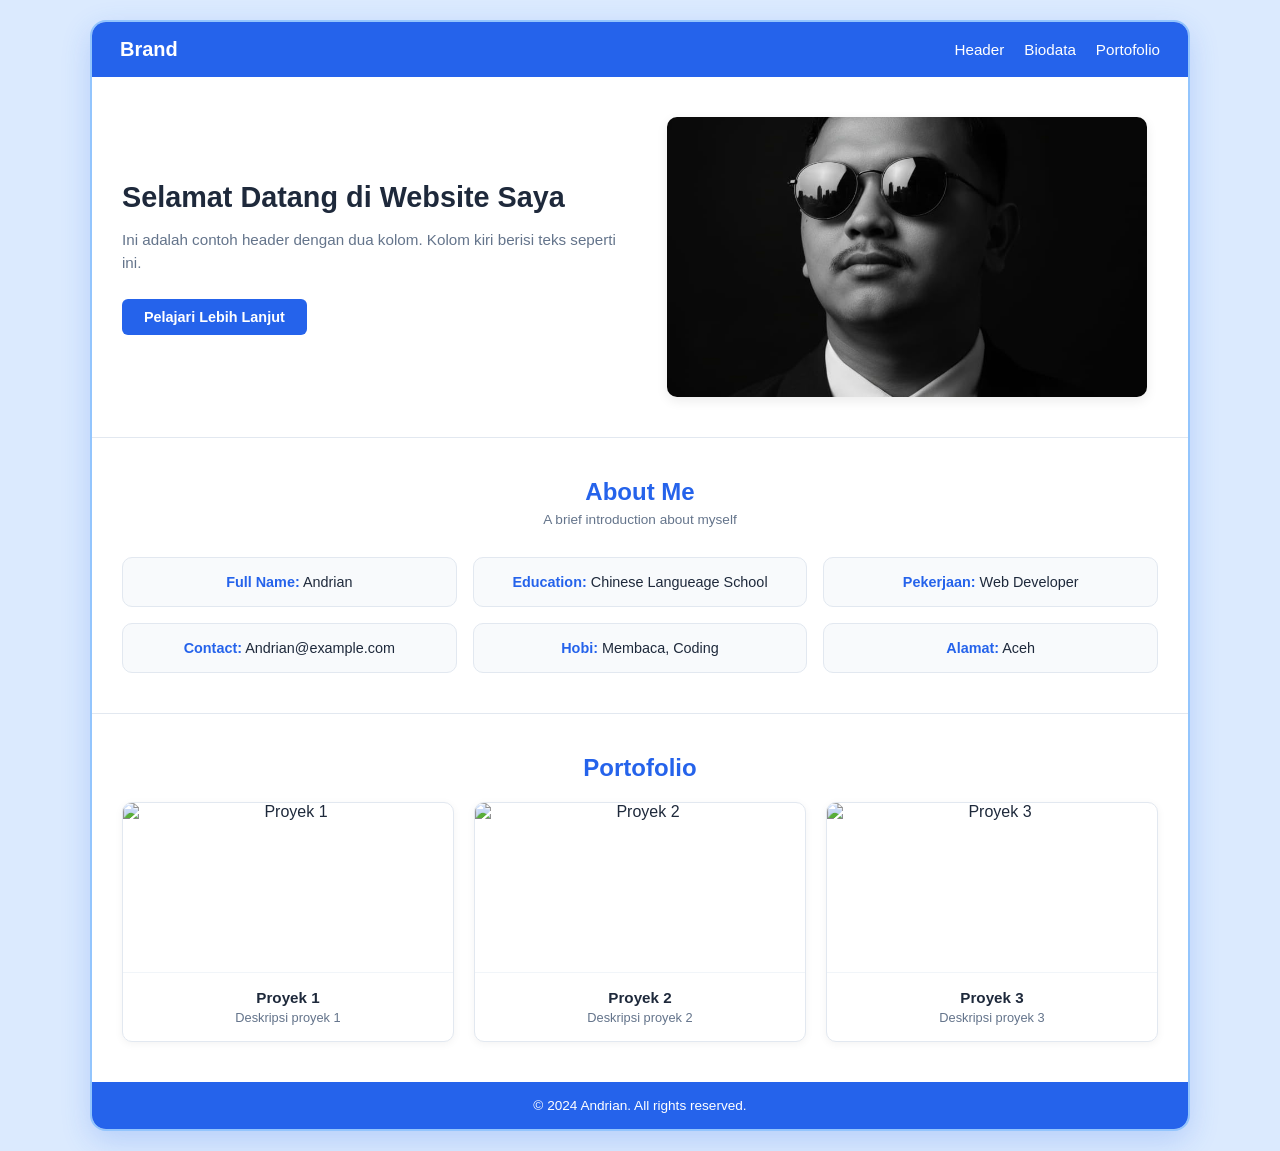
==== CSS/index.html @ 3927c6db "Tambah tugas CSS" ====
<!DOCTYPE html>
<html lang="id">
<head>
    <meta charset="UTF-8">
    <meta name="viewport" content="width=device-width, initial-scale=1.0">
    <title>Profil Website Andrian - Tugas HTML & CSS Grid</title>
    <style>
        :root {
            --primary-color: #2563eb;       /* Warna biru utama (brand/tombol/header) */
            --primary-dark: #1d4ed8;        /* Warna biru tua untuk hover tombol */
            --primary-light: #eff6ff;       /* Warna biru sangat muda untuk latar card */
            --text-dark: #1e293b;           /* Warna teks gelap utama */
            --text-muted: #64748b;          /* Warna teks sekunder (abu-abu) */
            --bg-body: #dbeafe;             /* Warna latar belakang luar */
            --bg-card: #ffffff;             /* Warna putih untuk kartu */
            --border-color: #cbd5e1;        /* Warna garis tepi */
            --radius: 10px;                 /* Sudut melengkung */
            --shadow: 0 4px 12px rgba(0, 0, 0, 0.08); /* Efek bayangan */
        }
        * {
            margin: 0;
            padding: 0;
            box-sizing: border-box;
            font-family: 'Segoe UI', Tahoma, Geneva, Verdana, sans-serif;
        }

        body {
            background-color: var(--bg-body);
            color: var(--text-dark);
            padding: 20px;
            display: flex;
            justify-content: center;
        }
        .page-container {
            width: 100%;
            max-width: 1100px;
            background-color: #ffffff;
            border-radius: 16px;
            box-shadow: 0 10px 30px rgba(37, 99, 235, 0.2);
            overflow: hidden;
            border: 2px solid #93c5fd;
        }
        .navbar {
            background-color: var(--primary-color);
            padding: 16px 28px;
            display: flex;
            justify-content: space-between;
            align-items: center;
        }

        .navbar .brand {
            color: #ffffff;
            font-size: 1.25rem;
            font-weight: 700;
            text-decoration: none;
        }

        .navbar .nav-links {
            display: flex;
            gap: 20px;
            list-style: none;
        }

        .navbar .nav-links a {
            color: #ffffff;
            text-decoration: none;
            font-size: 0.95rem;
            font-weight: 500;
            transition: opacity 0.2s;
        }

        .navbar .nav-links a:hover {
            opacity: 0.8;
            text-decoration: underline;
        }
        .hero-section {
            padding: 40px 30px;
            display: flex;
            align-items: center;
            gap: 30px;
            border-bottom: 1px solid #e2e8f0;
        }

        .hero-content {
            flex: 1;
        }

        .hero-content h1 {
            font-size: 1.8rem;
            color: var(--text-dark);
            margin-bottom: 12px;
            line-height: 1.3;
        }

        .hero-content p {
            color: var(--text-muted);
            font-size: 0.95rem;
            margin-bottom: 24px;
            line-height: 1.5;
        }
        .btn-primary {
            display: inline-block;
            background-color: var(--primary-color);
            color: #ffffff;
            padding: 10px 22px;
            border-radius: 6px;
            text-decoration: none;
            font-size: 0.9rem;
            font-weight: 600;
            border: none;
            cursor: pointer;
            transition: background-color 0.2s, transform 0.1s;
        }

        .btn-primary:hover {
            background-color: var(--primary-dark);
            transform: translateY(-2px);
        }

        .hero-image {
            flex: 1;
            display: flex;
            justify-content: center;
        }

        .hero-image img {
            width: 100%;
            max-width: 480px;
            height: 280px;
            object-fit: cover;
            border-radius: var(--radius);
            box-shadow: var(--shadow);
        }
        .about-section {
            padding: 40px 30px;
            text-align: center;
            border-bottom: 1px solid #e2e8f0;
        }

        .section-title {
            color: var(--primary-color);
            font-size: 1.5rem;
            font-weight: 700;
            margin-bottom: 6px;
        }

        .section-subtitle {
            color: var(--text-muted);
            font-size: 0.85rem;
            margin-bottom: 30px;
        }
        .biodata-grid {
            display: grid;
            grid-template-columns: repeat(3, 1fr);
            gap: 16px;
        }

        .biodata-card {
            background-color: #f8fafc;
            border: 1px solid #e2e8f0;
            padding: 16px 20px;
            border-radius: var(--radius);
            font-size: 0.9rem;
            color: var(--text-dark);
            text-align: center;
            transition: border-color 0.2s, background-color 0.2s;
        }

        .biodata-card:hover {
            border-color: var(--primary-color);
            background-color: var(--primary-light);
        }

        .biodata-card span.label {
            color: var(--primary-color);
            font-weight: 700;
        }
        .portfolio-section {
            padding: 40px 30px;
            text-align: center;
        }
        .portfolio-grid {
            display: grid;
            grid-template-columns: repeat(3, 1fr);
            gap: 20px;
        }

        .portfolio-card {
            background-color: #ffffff;
            border: 1px solid #e2e8f0;
            border-radius: var(--radius);
            overflow: hidden;
            box-shadow: 0 2px 8px rgba(0, 0, 0, 0.05);
            transition: transform 0.2s, box-shadow 0.2s;
            display: flex;
            flex-direction: column;
        }

        .portfolio-card:hover {
            transform: translateY(-4px);
            box-shadow: var(--shadow);
            border-color: var(--primary-color);
        }

        .portfolio-card img {
            width: 100%;
            height: 170px;
            object-fit: cover;
            border-bottom: 1px solid #f1f5f9;
        }

        .portfolio-info {
            padding: 16px;
            text-align: center;
        }

        .portfolio-info h3 {
            font-size: 0.95rem;
            color: var(--text-dark);
            margin-bottom: 4px;
        }

        .portfolio-info p {
            font-size: 0.8rem;
            color: var(--text-muted);
        }
        .footer {
            background-color: var(--primary-color);
            color: #ffffff;
            text-align: center;
            padding: 16px;
            font-size: 0.85rem;
        }
        @media (max-width: 850px) {
            .hero-section {
                flex-direction: column;
                text-align: center;
            }

            .hero-image img {
                max-width: 100%;
                height: 240px;
            }

            .biodata-grid {
                grid-template-columns: repeat(2, 1fr);
            }

            .portfolio-grid {
                grid-template-columns: repeat(2, 1fr);
            }
        }
        @media (max-width: 550px) {
            body {
                padding: 10px;
            }

            .navbar {
                flex-direction: column;
                gap: 12px;
            }

            .navbar .nav-links {
                gap: 12px;
            }

            .hero-section, .about-section, .portfolio-section {
                padding: 24px 16px;
            }

            .hero-content h1 {
                font-size: 1.4rem;
            }

            .biodata-grid {
                grid-template-columns: 1fr;
            }

            .portfolio-grid {
                grid-template-columns: 1fr;
            }
        }
    </style>
</head>
<body>
    <div class="page-container">
        <header class="navbar">
            <a href="#" class="brand">Brand</a>
            <ul class="nav-links">
                <li><a href="#header">Header</a></li>
                <li><a href="#biodata">Biodata</a></li>
                <li><a href="#portofolio">Portofolio</a></li>
            </ul>
        </header>
        <main>
            <section id="header" class="hero-section">
                <div class="hero-content">
                    <h1>Selamat Datang di Website Saya</h1>
                    <p>Ini adalah contoh header dengan dua kolom. Kolom kiri berisi teks seperti ini.</p>
                    <a href="#biodata" class="btn-primary">Pelajari Lebih Lanjut</a>
                </div>
                <div class="hero-image">
                    <img src="profilwebsite.jpeg" alt="Gambar Profil">
                </div>
            </section>

            <section id="biodata" class="about-section">
                <h2 class="section-title">About Me</h2>
                <p class="section-subtitle">A brief introduction about myself</p>

                <div class="biodata-grid">
                    <div class="biodata-card"><span class="label">Full Name:</span> Andrian</div>
                    <div class="biodata-card"><span class="label">Education:</span> Chinese Langueage School</div>
                    <div class="biodata-card"><span class="label">Pekerjaan:</span> Web Developer</div>
                    <div class="biodata-card"><span class="label">Contact:</span> Andrian@example.com</div>
                    <div class="biodata-card"><span class="label">Hobi:</span> Membaca, Coding</div>
                    <div class="biodata-card"><span class="label">Alamat:</span> Aceh</div>
                </div>
            </section>

            <section id="portofolio" class="portfolio-section">
                <h2 class="section-title">Portofolio</h2>
                
                <div class="portfolio-grid" style="margin-top: 20px;">
                    <!-- Kartu Proyek 1 -->
                    <div class="portfolio-card">
                        <img src="https://images.unsplash.com/photo-1460925895917-afdab827c52f?auto=format&fit=crop&w=500&q=80" alt="Proyek 1">
                        <div class="portfolio-info">
                            <h3>Proyek 1</h3>
                            <p>Deskripsi proyek 1</p>
                        </div>
                    </div>

                    <div class="portfolio-card">
                        <img src="https://images.unsplash.com/photo-1551288049-bebda4e38f71?auto=format&fit=crop&w=500&q=80" alt="Proyek 2">
                        <div class="portfolio-info">
                            <h3>Proyek 2</h3>
                            <p>Deskripsi proyek 2</p>
                        </div>
                    </div>

                    <div class="portfolio-card">
                        <img src="https://images.unsplash.com/photo-1507238691740-187a5b1d37b8?auto=format&fit=crop&w=500&q=80" alt="Proyek 3">
                        <div class="portfolio-info">
                            <h3>Proyek 3</h3>
                            <p>Deskripsi proyek 3</p>
                        </div>
                    </div>
                </div>
            </section>
        </main>

        <footer class="footer">
            <p>&copy; 2024 Andrian. All rights reserved.</p>
        </footer>

    </div>

</body>
</html>
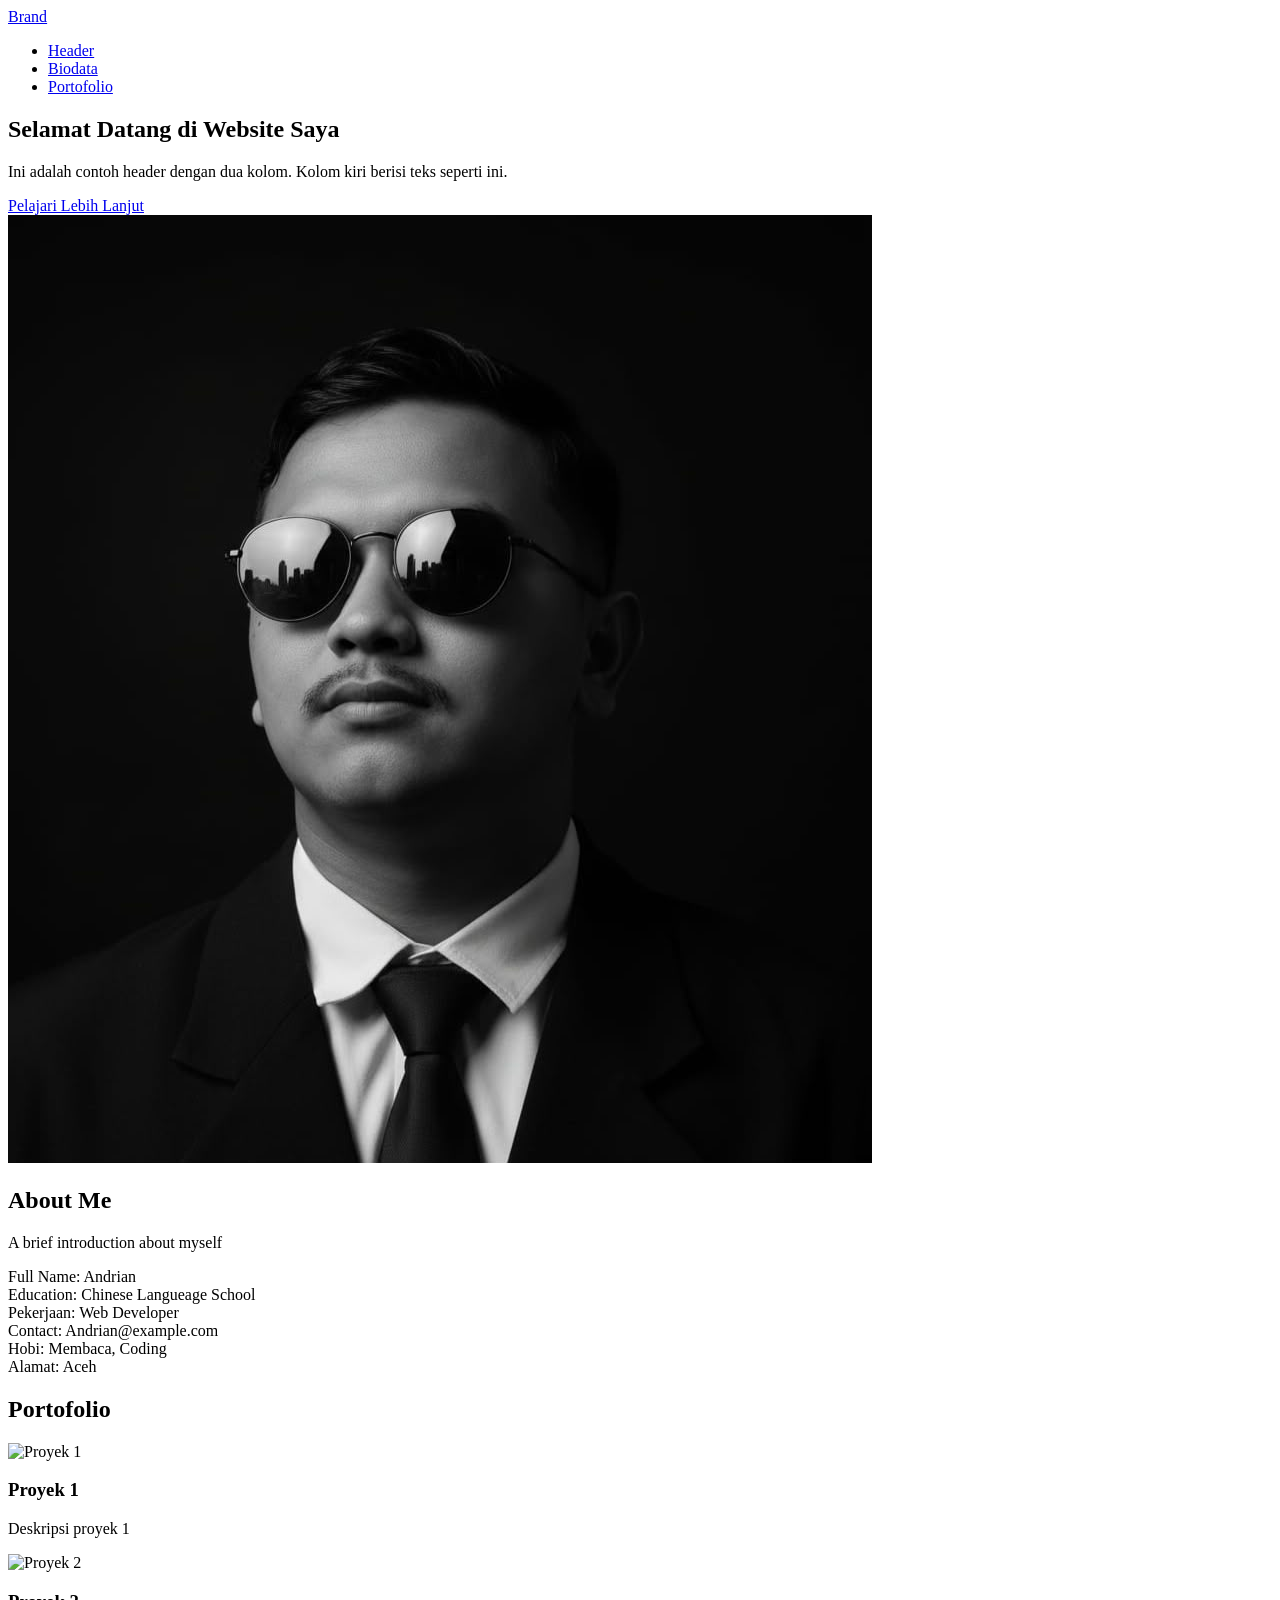
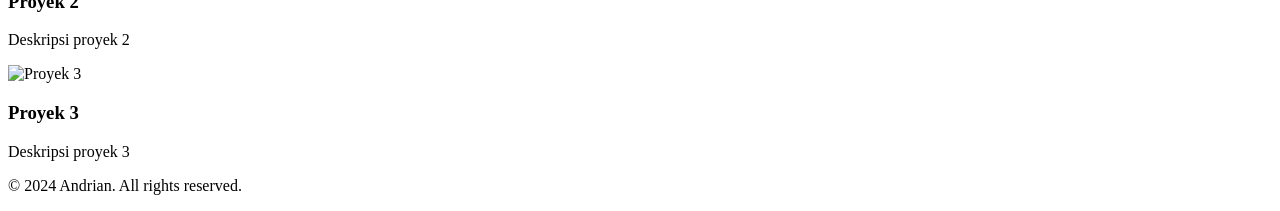
==== commit 72d31392: "Tambah tugas PHP 1" ====
--- a/CSS/index.html
+++ b/CSS/index.html
@@ -4,283 +4,7 @@
     <meta charset="UTF-8">
     <meta name="viewport" content="width=device-width, initial-scale=1.0">
     <title>Profil Website Andrian - Tugas HTML & CSS Grid</title>
-    <style>
-        :root {
-            --primary-color: #2563eb;       /* Warna biru utama (brand/tombol/header) */
-            --primary-dark: #1d4ed8;        /* Warna biru tua untuk hover tombol */
-            --primary-light: #eff6ff;       /* Warna biru sangat muda untuk latar card */
-            --text-dark: #1e293b;           /* Warna teks gelap utama */
-            --text-muted: #64748b;          /* Warna teks sekunder (abu-abu) */
-            --bg-body: #dbeafe;             /* Warna latar belakang luar */
-            --bg-card: #ffffff;             /* Warna putih untuk kartu */
-            --border-color: #cbd5e1;        /* Warna garis tepi */
-            --radius: 10px;                 /* Sudut melengkung */
-            --shadow: 0 4px 12px rgba(0, 0, 0, 0.08); /* Efek bayangan */
-        }
-        * {
-            margin: 0;
-            padding: 0;
-            box-sizing: border-box;
-            font-family: 'Segoe UI', Tahoma, Geneva, Verdana, sans-serif;
-        }
-
-        body {
-            background-color: var(--bg-body);
-            color: var(--text-dark);
-            padding: 20px;
-            display: flex;
-            justify-content: center;
-        }
-        .page-container {
-            width: 100%;
-            max-width: 1100px;
-            background-color: #ffffff;
-            border-radius: 16px;
-            box-shadow: 0 10px 30px rgba(37, 99, 235, 0.2);
-            overflow: hidden;
-            border: 2px solid #93c5fd;
-        }
-        .navbar {
-            background-color: var(--primary-color);
-            padding: 16px 28px;
-            display: flex;
-            justify-content: space-between;
-            align-items: center;
-        }
-
-        .navbar .brand {
-            color: #ffffff;
-            font-size: 1.25rem;
-            font-weight: 700;
-            text-decoration: none;
-        }
-
-        .navbar .nav-links {
-            display: flex;
-            gap: 20px;
-            list-style: none;
-        }
-
-        .navbar .nav-links a {
-            color: #ffffff;
-            text-decoration: none;
-            font-size: 0.95rem;
-            font-weight: 500;
-            transition: opacity 0.2s;
-        }
-
-        .navbar .nav-links a:hover {
-            opacity: 0.8;
-            text-decoration: underline;
-        }
-        .hero-section {
-            padding: 40px 30px;
-            display: flex;
-            align-items: center;
-            gap: 30px;
-            border-bottom: 1px solid #e2e8f0;
-        }
-
-        .hero-content {
-            flex: 1;
-        }
-
-        .hero-content h1 {
-            font-size: 1.8rem;
-            color: var(--text-dark);
-            margin-bottom: 12px;
-            line-height: 1.3;
-        }
-
-        .hero-content p {
-            color: var(--text-muted);
-            font-size: 0.95rem;
-            margin-bottom: 24px;
-            line-height: 1.5;
-        }
-        .btn-primary {
-            display: inline-block;
-            background-color: var(--primary-color);
-            color: #ffffff;
-            padding: 10px 22px;
-            border-radius: 6px;
-            text-decoration: none;
-            font-size: 0.9rem;
-            font-weight: 600;
-            border: none;
-            cursor: pointer;
-            transition: background-color 0.2s, transform 0.1s;
-        }
-
-        .btn-primary:hover {
-            background-color: var(--primary-dark);
-            transform: translateY(-2px);
-        }
-
-        .hero-image {
-            flex: 1;
-            display: flex;
-            justify-content: center;
-        }
-
-        .hero-image img {
-            width: 100%;
-            max-width: 480px;
-            height: 280px;
-            object-fit: cover;
-            border-radius: var(--radius);
-            box-shadow: var(--shadow);
-        }
-        .about-section {
-            padding: 40px 30px;
-            text-align: center;
-            border-bottom: 1px solid #e2e8f0;
-        }
-
-        .section-title {
-            color: var(--primary-color);
-            font-size: 1.5rem;
-            font-weight: 700;
-            margin-bottom: 6px;
-        }
-
-        .section-subtitle {
-            color: var(--text-muted);
-            font-size: 0.85rem;
-            margin-bottom: 30px;
-        }
-        .biodata-grid {
-            display: grid;
-            grid-template-columns: repeat(3, 1fr);
-            gap: 16px;
-        }
-
-        .biodata-card {
-            background-color: #f8fafc;
-            border: 1px solid #e2e8f0;
-            padding: 16px 20px;
-            border-radius: var(--radius);
-            font-size: 0.9rem;
-            color: var(--text-dark);
-            text-align: center;
-            transition: border-color 0.2s, background-color 0.2s;
-        }
-
-        .biodata-card:hover {
-            border-color: var(--primary-color);
-            background-color: var(--primary-light);
-        }
-
-        .biodata-card span.label {
-            color: var(--primary-color);
-            font-weight: 700;
-        }
-        .portfolio-section {
-            padding: 40px 30px;
-            text-align: center;
-        }
-        .portfolio-grid {
-            display: grid;
-            grid-template-columns: repeat(3, 1fr);
-            gap: 20px;
-        }
-
-        .portfolio-card {
-            background-color: #ffffff;
-            border: 1px solid #e2e8f0;
-            border-radius: var(--radius);
-            overflow: hidden;
-            box-shadow: 0 2px 8px rgba(0, 0, 0, 0.05);
-            transition: transform 0.2s, box-shadow 0.2s;
-            display: flex;
-            flex-direction: column;
-        }
-
-        .portfolio-card:hover {
-            transform: translateY(-4px);
-            box-shadow: var(--shadow);
-            border-color: var(--primary-color);
-        }
-
-        .portfolio-card img {
-            width: 100%;
-            height: 170px;
-            object-fit: cover;
-            border-bottom: 1px solid #f1f5f9;
-        }
-
-        .portfolio-info {
-            padding: 16px;
-            text-align: center;
-        }
-
-        .portfolio-info h3 {
-            font-size: 0.95rem;
-            color: var(--text-dark);
-            margin-bottom: 4px;
-        }
-
-        .portfolio-info p {
-            font-size: 0.8rem;
-            color: var(--text-muted);
-        }
-        .footer {
-            background-color: var(--primary-color);
-            color: #ffffff;
-            text-align: center;
-            padding: 16px;
-            font-size: 0.85rem;
-        }
-        @media (max-width: 850px) {
-            .hero-section {
-                flex-direction: column;
-                text-align: center;
-            }
-
-            .hero-image img {
-                max-width: 100%;
-                height: 240px;
-            }
-
-            .biodata-grid {
-                grid-template-columns: repeat(2, 1fr);
-            }
-
-            .portfolio-grid {
-                grid-template-columns: repeat(2, 1fr);
-            }
-        }
-        @media (max-width: 550px) {
-            body {
-                padding: 10px;
-            }
-
-            .navbar {
-                flex-direction: column;
-                gap: 12px;
-            }
-
-            .navbar .nav-links {
-                gap: 12px;
-            }
-
-            .hero-section, .about-section, .portfolio-section {
-                padding: 24px 16px;
-            }
-
-            .hero-content h1 {
-                font-size: 1.4rem;
-            }
-
-            .biodata-grid {
-                grid-template-columns: 1fr;
-            }
-
-            .portfolio-grid {
-                grid-template-columns: 1fr;
-            }
-        }
-    </style>
+    <link rel="stylesheet" href="CSS/style.css">
 </head>
 <body>
     <div class="page-container">
